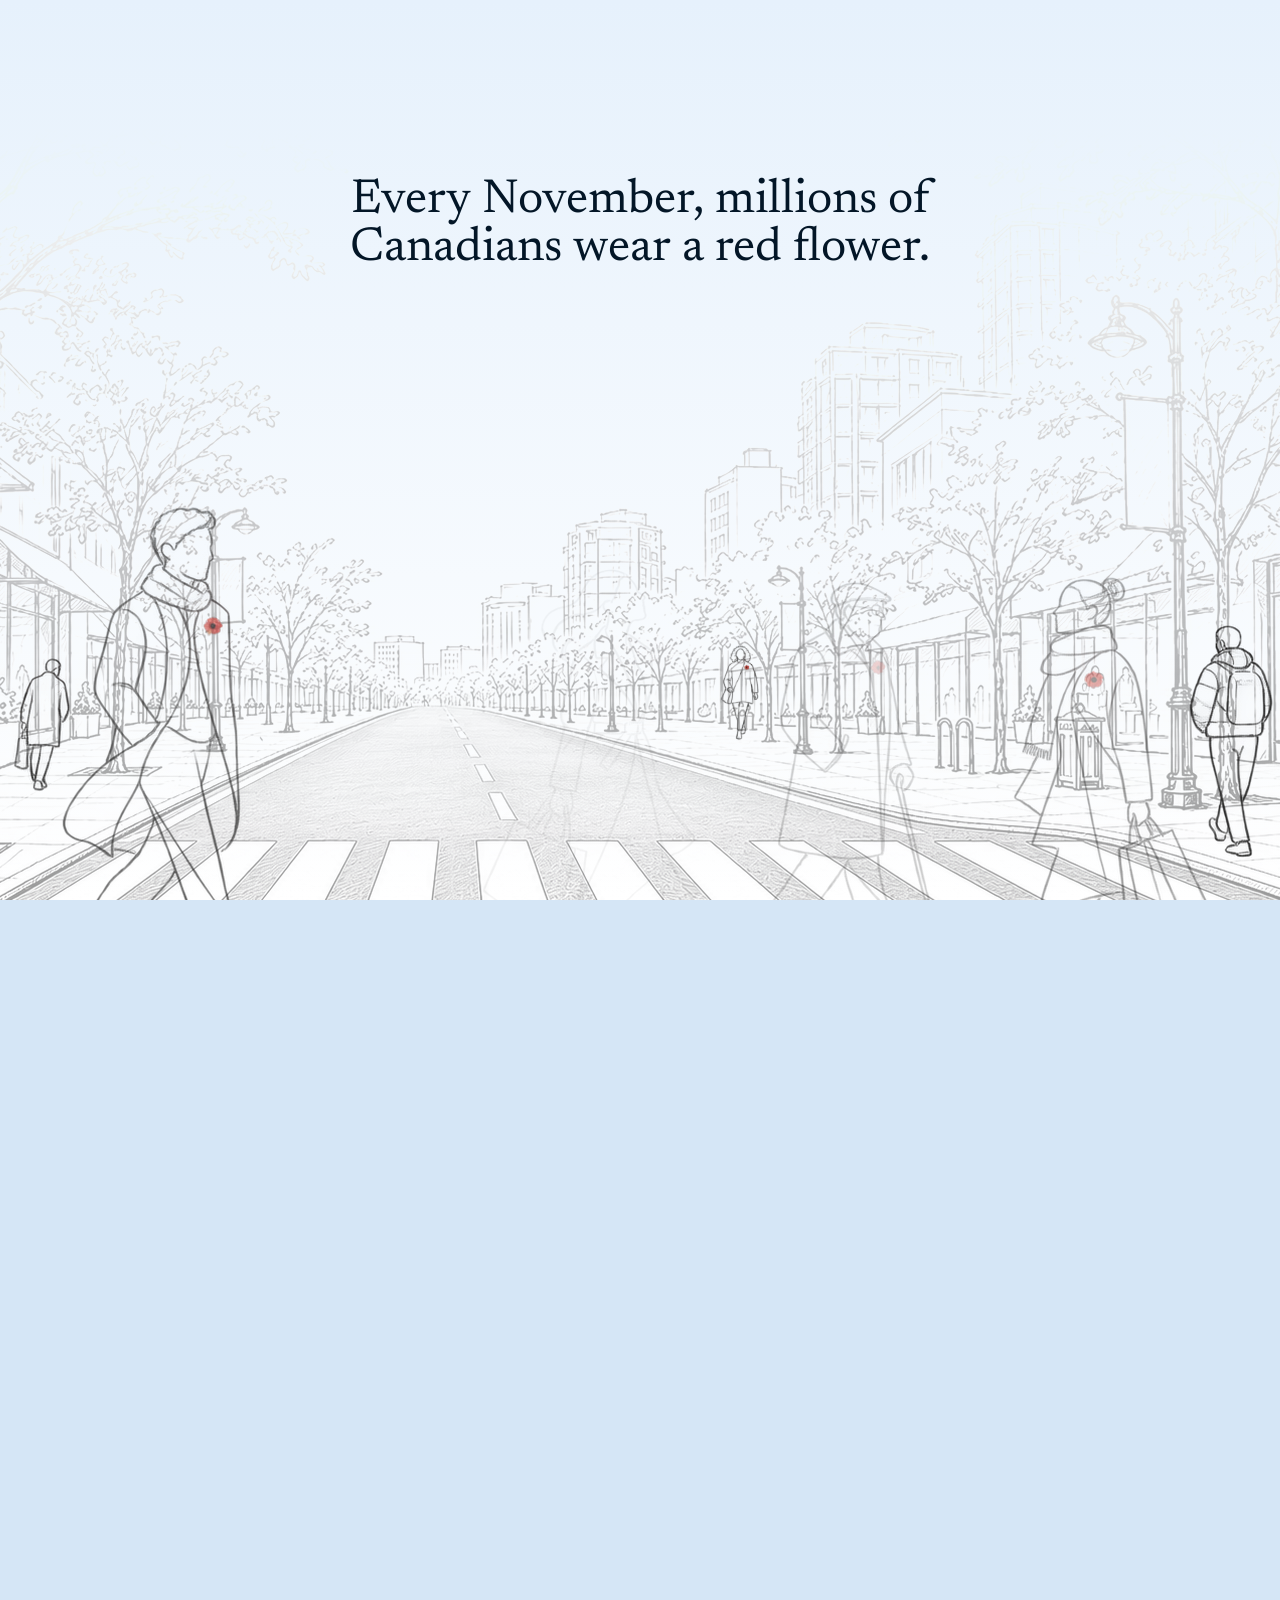
==== index.html @ c7e80a5d "Add files via upload" ====
<!doctype html>
<html lang="en-CA">
<head>
  <meta charset="utf-8">
  <meta name="viewport" content="width=device-width, initial-scale=1">
  <meta name="theme-color" content="#d5e6f6">
  <title>Remembrance Day in Canada | Why November 11 Matters</title>
  <meta name="description" content="Why do Canadians wear red poppies on November 11? Explore four questions about Remembrance Day in Canada, who it honours and how the tradition began.">
  <script>if (!matchMedia('(prefers-reduced-motion: reduce)').matches && new URLSearchParams(location.search).get('motion') !== 'reduce') document.documentElement.classList.add('motion-boot');</script>
  <link rel="stylesheet" href="styles.css?v=bc8324dd">
  <link rel="stylesheet" href="man-matte.css">
  <link rel="preload" href="assets/newsreader.ttf" as="font" type="font/ttf" crossorigin>
  <link rel="preload" href="assets/instrument-sans.ttf" as="font" type="font/ttf" crossorigin>
  <script src="vendor/gsap.min.js" defer></script>
  <script src="vendor/SplitText.min.js" defer></script>
  <script src="crowd-layout.js" defer></script>
  <script src="story.js?v=d6a14b77" defer></script>
</head>
<body>
  <a class="skip-link" href="#story">Skip to the story</a>
  <div class="page-wrapper">
    <main class="main-wrapper">
      <div class="story_track" id="experience">
          <section class="section_hero" aria-labelledby="hero-title">
            <div class="hero_city" aria-hidden="true"><img src="assets/city.webp" alt="" width="1916" height="821" fetchpriority="high"><div class="hero_city-wash"></div></div>
            <div class="padding-global hero_content"><div class="container-large">
              <div class="hero_heading text-align-center">
                <h1 id="hero-title" class="heading-style-h1">Every November, millions of Canadians wear a red flower.</h1>
                <p class="heading-style-h1">But what does it mean?</p>
              </div>
            </div></div>
            <div class="hero_people-desktop hero_people" aria-hidden="true"><span class="hero_lapel" aria-hidden="true"></span><img src="assets/people.webp" alt="" width="1916" height="821" fetchpriority="high"></div>
            <div class="hero_people-mobile hero_people" aria-hidden="true">
              <div class="hero_person is-woman"><span class="hero_lapel" aria-hidden="true"></span><img src="assets/people.webp" alt="" width="1916" height="821"></div>
              <div class="hero_person is-man"><img src="assets/man.webp" alt="" width="323" height="573"></div>
            </div>
          </section>
        <div class="story_rail"><div class="story_mount">
          <div class="story_chapters" id="story">
            <section class="story_panel padding-global" data-chapter="0" aria-labelledby="question-1">
              <div class="story_copy text-align-center">
                <div class="story_heading"><p class="story_counter" aria-label="Question 1 of 4">1/4</p><h2 class="heading-style-h1" id="question-1">Why a red poppy?</h2></div>
                <div class="story_answer text-size-regular"><p>During the First World War, red poppies grew among soldiers' graves in France and Belgium.</p><p>In 1915, Canadian doctor John McCrae wrote about them in his poem In Flanders Fields.<br><a href="https://www.veterans.gc.ca/en/remembrance/get-involved/ways-remember/flanders-fields" target="_blank" rel="noopener noreferrer">read the poem here</a></p></div>
              </div>
              <div class="story_static-poppy" aria-hidden="true"><img src="assets/poppy.webp" alt="" width="1500" height="1000"></div>
            </section>
            <section class="story_panel padding-global" data-chapter="1" aria-labelledby="question-2">
              <div class="story_copy text-align-center">
                <div class="story_heading"><p class="story_counter" aria-label="Question 2 of 4">2/4</p><h2 class="heading-style-h1" id="question-2">Who do we remember?</h2></div>
                <div class="story_answer text-size-regular"><p>Remembrance Day began after the First World War. Today, it honours Canadians who served and sacrificed in wars, military conflicts, and peace operations across generations.</p></div>
              </div>
              <div class="story_static-poppy" aria-hidden="true"><img src="assets/poppy.webp" alt="" width="1500" height="1000"></div>
            </section>
            <section class="story_panel padding-global" data-chapter="2" aria-labelledby="question-3">
              <div class="story_copy text-align-center">
                <div class="story_heading"><p class="story_counter" aria-label="Question 3 of 4">3/4</p><h2 class="heading-style-h1" id="question-3">Why November 11?</h2></div>
                <div class="story_answer text-size-regular"><p>At 11 a.m. on November 11, 1918, the fighting of the First World War ended.<br>Every year, Canadians observe two minutes of silence at that same hour.</p></div>
              </div>
              <div class="story_static-poppy" aria-hidden="true"><img src="assets/poppy.webp" alt="" width="1500" height="1000"></div>
            </section>
            <section class="story_panel padding-global" data-chapter="3" aria-labelledby="question-4">
              <div class="story_copy text-align-center">
                <div class="story_heading"><p class="story_counter" aria-label="Question 4 of 4">4/4</p><h2 class="heading-style-h1" id="question-4">Why do we still wear it?</h2></div>
                <div class="story_answer text-size-regular"><p>Canada adopted the poppy as a symbol of remembrance in 1921.<br>Today, wearing one honours those who served and sacrificed. Donations to the Poppy Campaign help support Veterans and their families.</p><p><a href="https://legion.ca/remembrance/the-poppy-campaign" target="_blank" rel="noopener noreferrer">see how your donation helps</a></p></div>
              </div>
              <div class="story_static-poppy" aria-hidden="true"><img src="assets/poppy.webp" alt="" width="1500" height="1000"></div>
            </section>
          </div>

          <div class="poppy_component" aria-hidden="true">
            <div class="poppy_rotation">
              <div class="poppy_crop"><img class="poppy_original" src="assets/poppy.webp" alt="" width="1500" height="1000"></div>
            </div>
          </div>
        </div></div>
        <div class="story_stage">
          <div class="story_sky" aria-hidden="true"><div class="story_twilight"></div></div>


          <section class="section_finale" id="remember" aria-labelledby="finale-title">
            <div class="finale_field" aria-hidden="true">
              <img class="finale_field-bare" loading="lazy" decoding="async" fetchpriority="low" src="assets/field-bare.webp" alt="" width="3830" height="794">
              <div class="finale_bloom"><img loading="lazy" decoding="async" fetchpriority="low" src="assets/field-flowers.webp" alt="" width="3830" height="794"><div class="finale_emission"><img loading="lazy" decoding="async" fetchpriority="low" src="assets/field-emission.webp" alt="" width="3830" height="794"></div></div>
            </div>
            <div class="padding-global finale_content"><h2 id="finale-title" class="heading-style-h1 text-align-center">Now, when you see a red poppy,<br class="hide-mobile"> you'll know the story behind it.</h2></div>
          </section>

          <footer class="finale_footer"><a class="finale_about-link" href="./about.html">About the project</a></footer>

        </div>

      </div>
    </main>
  </div>
</body>
</html>
---- styles.css ----
/* Client-First: global utilities, then named components and their elements. */
@font-face{font-family:Newsreader;src:url('assets/newsreader.ttf') format('truetype');font-weight:400;font-style:normal;font-display:swap}
@font-face{font-family:'Instrument Sans';src:url('assets/instrument-sans.ttf') format('truetype');font-weight:400;font-style:normal;font-display:swap}
:root{--color-blue:#d5e6f6;--color-navy:#031627;--font-heading:Newsreader,Georgia,serif;--font-body:'Instrument Sans',Arial,sans-serif;--space-small:10px;--space-medium:30px;--space-large:40px;--page-padding:32px;--stage-height:100svh;--story-top:60px;--art-scale:1}
*,*::before,*::after{box-sizing:border-box}html{background:var(--color-blue);scroll-behavior:auto;overscroll-behavior-x:none}body{margin:0;color:var(--color-navy);font-family:var(--font-body);font-weight:400;-webkit-font-smoothing:antialiased}h1,h2,p{margin:0;font-weight:400}img{display:block;max-width:100%}a{color:inherit;text-underline-offset:3px;text-decoration-thickness:1px}a:hover{text-decoration-color:transparent}a:focus-visible{outline:2px solid currentColor;outline-offset:6px;border-radius:1px}.page-wrapper,.main-wrapper{width:100%}.padding-global{padding-inline:var(--page-padding)}.container-large{width:100%;max-width:1440px;margin-inline:auto}.text-align-center{text-align:center}.heading-style-h1{font-family:var(--font-heading);font-size:48px;font-weight:400;line-height:1;letter-spacing:0;font-optical-sizing:none}.text-size-regular{font-family:var(--font-body);font-size:18px;line-height:1.5;font-weight:400}.skip-link{position:fixed;left:16px;top:16px;transform:translateY(-160%);z-index:100;padding:12px 18px;background:var(--color-blue)}.skip-link:focus{transform:none}

/* The accessible, motion-free document is the default, also used without JS. */
.story_stage{position:relative;background:var(--color-blue);overflow:hidden}.story_sky{display:none}.section_hero{height:var(--stage-height);min-height:600px;position:relative;overflow:hidden;background:linear-gradient(#e6f1fc,#fff)}.hero_content{position:absolute;top:max(80px,calc(159px + (var(--stage-height) - 810px)*.2));left:0;width:100%;z-index:2}.hero_heading{display:flex;flex-direction:column;gap:30px;width:624px;max-width:100%;margin-inline:auto}.hero_city{position:absolute;width:calc(1916px * var(--art-scale));height:calc(791px * var(--art-scale));left:calc(50% - 1007px * var(--art-scale));bottom:0;overflow:hidden;mix-blend-mode:darken}.hero_city>img{position:absolute;width:100%;height:103.79%;max-width:none;opacity:.4}.hero_city-wash{position:absolute;inset:0;background:linear-gradient(#fff,transparent)}.hero_people-desktop{position:absolute;width:calc(1916px * var(--art-scale));height:calc(651px * var(--art-scale));left:calc(50% - 1004px * var(--art-scale));bottom:0;overflow:hidden;z-index:3}.hero_people-desktop img{width:100%;height:126.11%;max-width:none}.hero_people-mobile{display:none}.story_panel{position:relative;padding-block:70px;min-height:620px}.story_copy{width:100%;max-width:722px;margin-inline:auto;display:flex;flex-direction:column;align-items:center;gap:40px}.story_heading{display:flex;flex-direction:column;align-items:center;gap:10px;max-width:100%}.story_counter{font-family:var(--font-heading);font-size:18px;line-height:18px;color:rgb(3 22 39 / .4)}.story_answer{width:406px;max-width:100%}.story_answer p+p{margin-top:27px}.story_static-poppy{position:relative;width:238px;height:228px;overflow:hidden;margin:70px auto 0}.story_static-poppy img{position:absolute;max-width:none;width:156.03%;height:108.2%;left:-26.86%;top:-4.05%}.section_finale{position:relative;height:var(--stage-height);min-height:640px;background:var(--color-navy);color:var(--color-blue);overflow:hidden}.finale_content{position:absolute;top:calc(50% - 96px);width:100%;z-index:4}.finale_content h2{max-width:722px;margin-inline:auto}.finale_field{position:absolute;bottom:0;left:50%;transform:translateX(-50%);width:max(1920px,100%);height:auto;aspect-ratio:1920/398}.finale_field>img,.finale_bloom,.finale_bloom>img,.finale_lights{position:absolute;inset:0;width:100%;height:100%;max-width:none}.finale_field>img,.finale_bloom>img{object-fit:fill}.finale_about-link{position:absolute;right:34px;bottom:24px;z-index:6;font-size:20px;line-height:24px;text-decoration:none}.finale_about-link:hover{text-decoration:underline}.finale_lights{pointer-events:none;mix-blend-mode:screen}.finale_light{position:absolute;border-radius:50%;background:radial-gradient(circle,#fff5cc 0%,#ffcc85 9%,#ff755c55 35%,#ff3d3318 55%,transparent 72%);transform:translate(-50%,-50%);animation:glow-breathe 4.8s ease-in-out infinite alternate;animation-delay:var(--delay)}.poppy_component{display:none}

/* Native scroll controls a single sticky scene. Typography is never scaled. */
.is-enhanced .story_track{height:calc(var(--stage-height) + var(--scroll-distance,900svh))}.is-enhanced .story_stage{position:sticky;top:0;height:var(--stage-height);isolation:isolate}.is-enhanced .story_sky{position:absolute;inset:0;display:block;background:linear-gradient(#e6f1fc,#fff)}.is-enhanced .section_hero{position:absolute;inset:0;min-height:0;background:linear-gradient(#e6f1fc,#fff);will-change:opacity;z-index:2}.is-enhanced .story_chapters{position:absolute;inset:0;z-index:5;pointer-events:none}.is-enhanced .story_panel{position:absolute;left:0;top:var(--story-top);width:100%;min-height:0;padding-block:0;visibility:hidden;opacity:0;will-change:transform,opacity}.is-enhanced .story_static-poppy{display:none}.is-enhanced .section_finale{position:absolute;inset:0;height:auto;min-height:0;background:transparent;opacity:0;visibility:hidden;z-index:3}.is-enhanced .finale_bloom{opacity:0;will-change:opacity;mask-image:linear-gradient(110deg,#000 0%,#000 calc(var(--bloom-wipe,0%) - 35%),transparent var(--bloom-wipe,0%));-webkit-mask-image:linear-gradient(110deg,#000 0%,#000 calc(var(--bloom-wipe,0%) - 35%),transparent var(--bloom-wipe,0%))}.is-enhanced .finale_lights{opacity:0}.is-enhanced .poppy_component{display:block;position:absolute;left:0;top:0;width:798.579px;height:767.71px;pointer-events:none;z-index:4;will-change:transform;transform-origin:0 0}.poppy_rotation{position:absolute;inset:0;transform-origin:50% 50%;will-change:transform}.poppy_crop{position:absolute;inset:0;overflow:hidden}.poppy_crop>img{position:absolute;width:156.03%;height:108.2%;left:-26.86%;top:-4.05%;max-width:none}
@keyframes people-arrive{from{opacity:0;transform:translateY(18px);filter:blur(3px)}to{opacity:1;transform:translateY(0);filter:blur(0)}}
@keyframes glow-breathe{from{transform:translate(-50%,-50%) scale(.87);filter:brightness(.85)}to{transform:translate(-50%,-50%) scale(1.13);filter:brightness(1.16)}}

/* About is a real page, so back navigation and deep links work without JS. */
.section_about{position:relative;min-height:100svh;display:flex;flex-direction:column;align-items:center;padding-top:171px;padding-bottom:30px}.about_back-link{position:absolute;top:32px;left:32px;font-size:16px;text-decoration:none}.about_back-link:hover{text-decoration:underline}.about_content{width:520px;max-width:100%}.about_description{margin-top:40px}.about_sources{margin-top:27px}.about_sources a{display:block}.about_footer{max-width:520px;width:100%;margin-top:auto;padding-top:64px}

@media(min-width:1921px){.heading-style-h1{font-size:60px}.hero_heading{font-size:60px;width:100%;max-width:13em}.story_copy,.finale_content h2{max-width:902.5px}.section_about{padding-top:calc(171px + (100svh - 810px)*.2)}}
@media(max-width:767px){
 :root{--page-padding:16px;--story-top:120px}
 .heading-style-h1{font-size:36px;line-height:1}.hero_content{top:200px}.hero_heading{width:356px;gap:30px}.hero_city{width:393px;height:791px;left:calc(50% - 196.5px);bottom:-12px;overflow:visible}.hero_city>img{width:1916px;height:821px;left:-845px;top:0}.hero_city-wash{left:calc(196.5px - 50vw);width:100vw}.hero_people-desktop{display:none}.hero_people-mobile{display:block;position:absolute;bottom:-12px;left:calc(50% - 196.5px);height:406px;width:393px;z-index:3}.hero_person{position:absolute;overflow:hidden}.hero_person img{position:absolute;max-width:none;width:1916px;height:821px}.hero_person.is-woman{left:-51px;bottom:0;width:248px;height:358px}.hero_person.is-woman img{left:-835px;top:-293px}.hero_person.is-man{left:208px;bottom:0;width:204px;height:406px;transform:scaleX(-1)}.hero_person.is-man img{left:-434px;top:-245px}.story_copy{gap:30px}.story_answer{width:361px}.story_heading h2{max-width:100%}.story_panel{padding-block:80px}.finale_content{top:calc(50% - 155px)}.finale_content h2{max-width:361px}.hide-mobile{display:none}.finale_about-link{font-size:18px;right:20px;bottom:24px}.finale_field{width:1650px;aspect-ratio:1920/398}.finale_field>img,.finale_bloom>img{object-fit:cover}.section_about{padding-top:120px;padding-bottom:24px}.about_back-link{top:24px;left:20px}.about_description{margin-top:30px}.about_sources{margin-top:27px}.about_sources a{margin-top:8px}.about_footer{padding-top:80px}
}
/* Short phones preserve 36/18px type; art moves down when text wraps. */
@media(max-width:767px) and (max-height:760px){:root{--story-top:64px}.hero_content{top:max(96px,calc(200px - (852px - var(--stage-height))*.65))}.hero_people-mobile{bottom:-55px}.finale_content{top:100px}.finale_field{width:1450px;aspect-ratio:1920/398}}
@media(prefers-reduced-motion:reduce){*,*::before,*::after{animation:none!important;scroll-behavior:auto!important}.finale_lights{opacity:.6}}

/* Intro: tight, transparent silhouette crops retain the original artwork coordinates. */
.motion-boot .hero_heading,.motion-boot .hero_people,.motion-boot .poppy_component{visibility:hidden}
.is-enhanced .hero_people-desktop>img{visibility:hidden}
.hero_figure{position:absolute;top:0;height:100%;overflow:hidden}
.hero_figure>img{position:absolute;top:0;height:126.11%;max-width:none}
.hero_line{position:relative}
.is-enhanced .hero_people-mobile .is-man{transform:scaleX(-1)}
.is-enhanced .story_sky{overflow:hidden;background:linear-gradient(#e6f1fc,#fff)}
.story_twilight{position:absolute;inset:0 0 auto;height:500%;transform:translateY(0);will-change:transform;background:linear-gradient(to bottom,#d5e6f6 0%,#d5e6f6 20%,#cbd7ea 29%,#e5cdd9 37%,#c0b6cb 44%,#8a8ba8 50%,#435d7a 57%,#263f58 65%,#102a40 73%,#031627 80%,#031627 100%)}
.is-enhanced .section_hero{overflow:visible}
.is-enhanced .section_finale{overflow:visible;opacity:1;pointer-events:none}
.is-enhanced .finale_field{transform:translate(-50%,var(--field-rise,100%));will-change:transform}
.finale_field-bare,.finale_bloom>img{filter:brightness(.51) saturate(.78)}
.finale_emission,.finale_emission img{position:absolute;inset:0;width:100%;height:100%;max-width:none}
.finale_emission{opacity:.95}
.finale_emission img{filter:brightness(2.3) saturate(1.32)}
.is-enhanced .finale_bloom{opacity:1;mask-image:radial-gradient(ellipse at var(--seed-x,61.5%) var(--seed-y,65%),#000 calc(var(--reach,0%) - 14%),transparent var(--reach,0%));-webkit-mask-image:radial-gradient(ellipse at var(--seed-x,61.5%) var(--seed-y,65%),#000 calc(var(--reach,0%) - 14%),transparent var(--reach,0%))}
.finale_footer{position:absolute;bottom:0;left:0;right:0;z-index:12;display:flex;justify-content:flex-end;align-items:flex-end;padding:16px 28px max(12px,env(safe-area-inset-bottom));pointer-events:none;color:var(--color-blue)}
.finale_footer .finale_about-link{position:static;display:inline-flex;min-height:44px;align-items:center;padding-inline:8px;pointer-events:auto;text-shadow:0 1px 5px #031627}
.is-enhanced .finale_footer[hidden]{display:none}
@media(max-width:767px){.finale_footer{padding-right:12px}}
@media(min-width:1800px){.finale_content{top:50%;translate:0 -50%}}
@media(prefers-reduced-motion:no-preference){.is-enhanced .finale_emission.is-alive{animation:petal-light 5.5s ease-in-out infinite alternate}}
@keyframes petal-light{from{opacity:.84}to{opacity:1}}

.story_track{position:relative}
.hero_lapel{position:absolute;width:0;height:0;pointer-events:none}
.hero_people-desktop .hero_lapel{left:52.3674%;top:62.8765%}
.is-woman .hero_lapel{left:170.075px;top:118.06px}
.is-enhanced .story_track{overflow:clip}
.is-enhanced .section_hero{position:absolute;inset:0 0 auto;height:var(--stage-height);overflow:hidden;will-change:auto}
.is-enhanced .story_rail{position:absolute;inset:0 0 auto;z-index:4;pointer-events:none}
.is-enhanced .story_mount{position:sticky;top:0;height:var(--stage-height);pointer-events:none}
.is-enhanced .poppy_component,.poppy_rotation{will-change:auto}
.focus_word{position:relative}
@media(max-width:767px){
  .hero_person.is-man,.is-enhanced .hero_people-mobile .is-man{width:258.4px;transform:none}
  .hero_person.is-man img{width:258.4px;height:458.4px;left:-4px;top:-2px}
}

html:not(.is-enhanced) .hero_lapel::after{content:"";position:absolute;left:-7px;top:-7px;width:14px;height:14px;background:url('assets/poppy.webp') center/156% 108% no-repeat;transform:rotate(-36deg)}
---- man-matte.css ----
.hero_person.is-man img{mask:url([data-uri]) center/100% 100% no-repeat;-webkit-mask:url([data-uri]) center/100% 100% no-repeat}
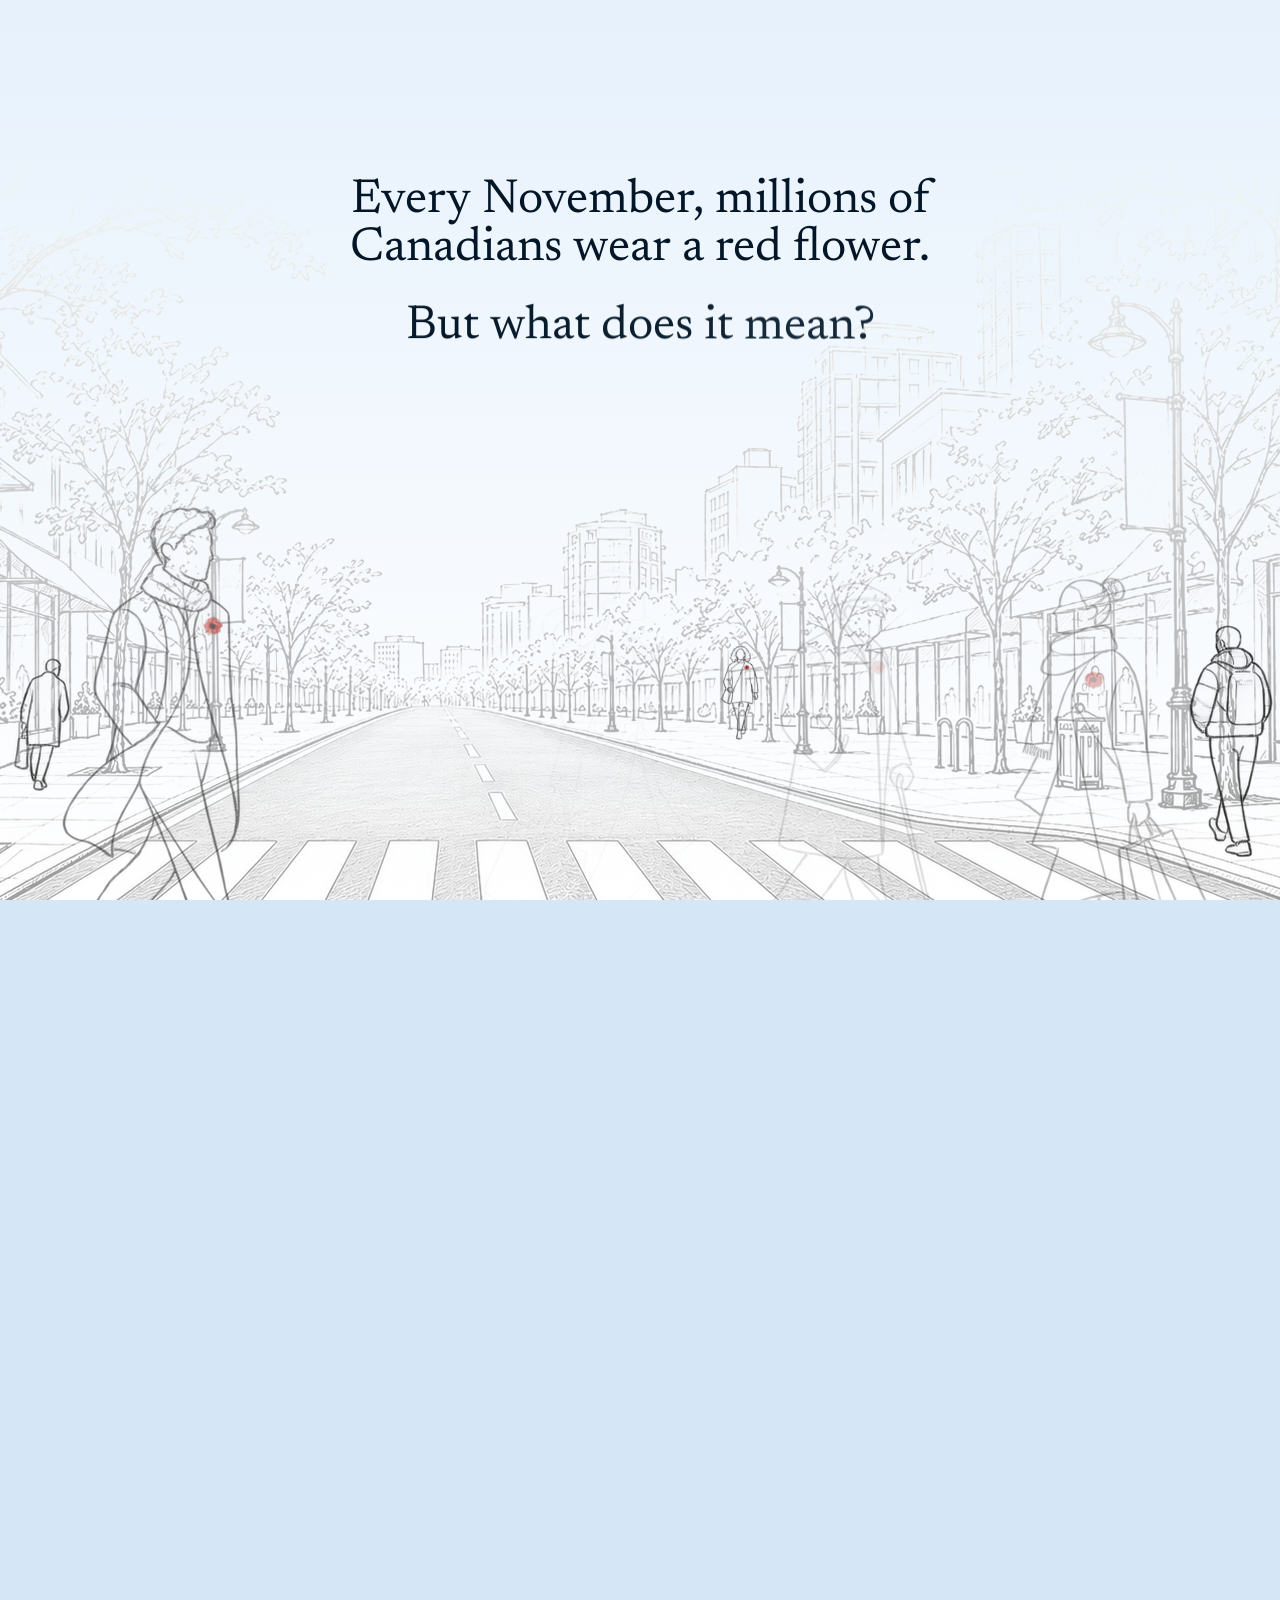
==== commit 1bcd0fdf: "Add files via upload" ====
--- a/index.html
+++ b/index.html
@@ -4,7 +4,10 @@
   <meta charset="utf-8">
   <meta name="viewport" content="width=device-width, initial-scale=1">
   <meta name="theme-color" content="#d5e6f6">
-  <title>Remembrance Day in Canada | Why November 11 Matters</title>
+  <link rel="icon" type="image/png" sizes="96x96" href="favicon.png">
+  <link rel="canonical" href="https://remembrance-day.designwithdaria.com/">
+  <link rel="describedby" type="text/plain" href="llms.txt">
+  <title>Remembrance Day in Canada | November Holiday</title>
   <meta name="description" content="Why do Canadians wear red poppies on November 11? Explore four questions about Remembrance Day in Canada, who it honours and how the tradition began.">
   <script>if (!matchMedia('(prefers-reduced-motion: reduce)').matches && new URLSearchParams(location.search).get('motion') !== 'reduce') document.documentElement.classList.add('motion-boot');</script>
   <link rel="stylesheet" href="styles.css?v=bc8324dd">
@@ -14,7 +17,7 @@
   <script src="vendor/gsap.min.js" defer></script>
   <script src="vendor/SplitText.min.js" defer></script>
   <script src="crowd-layout.js" defer></script>
-  <script src="story.js?v=d6a14b77" defer></script>
+  <script src="story.js?v=28f4ea13" defer></script>
 </head>
 <body>
   <a class="skip-link" href="#story">Skip to the story</a>
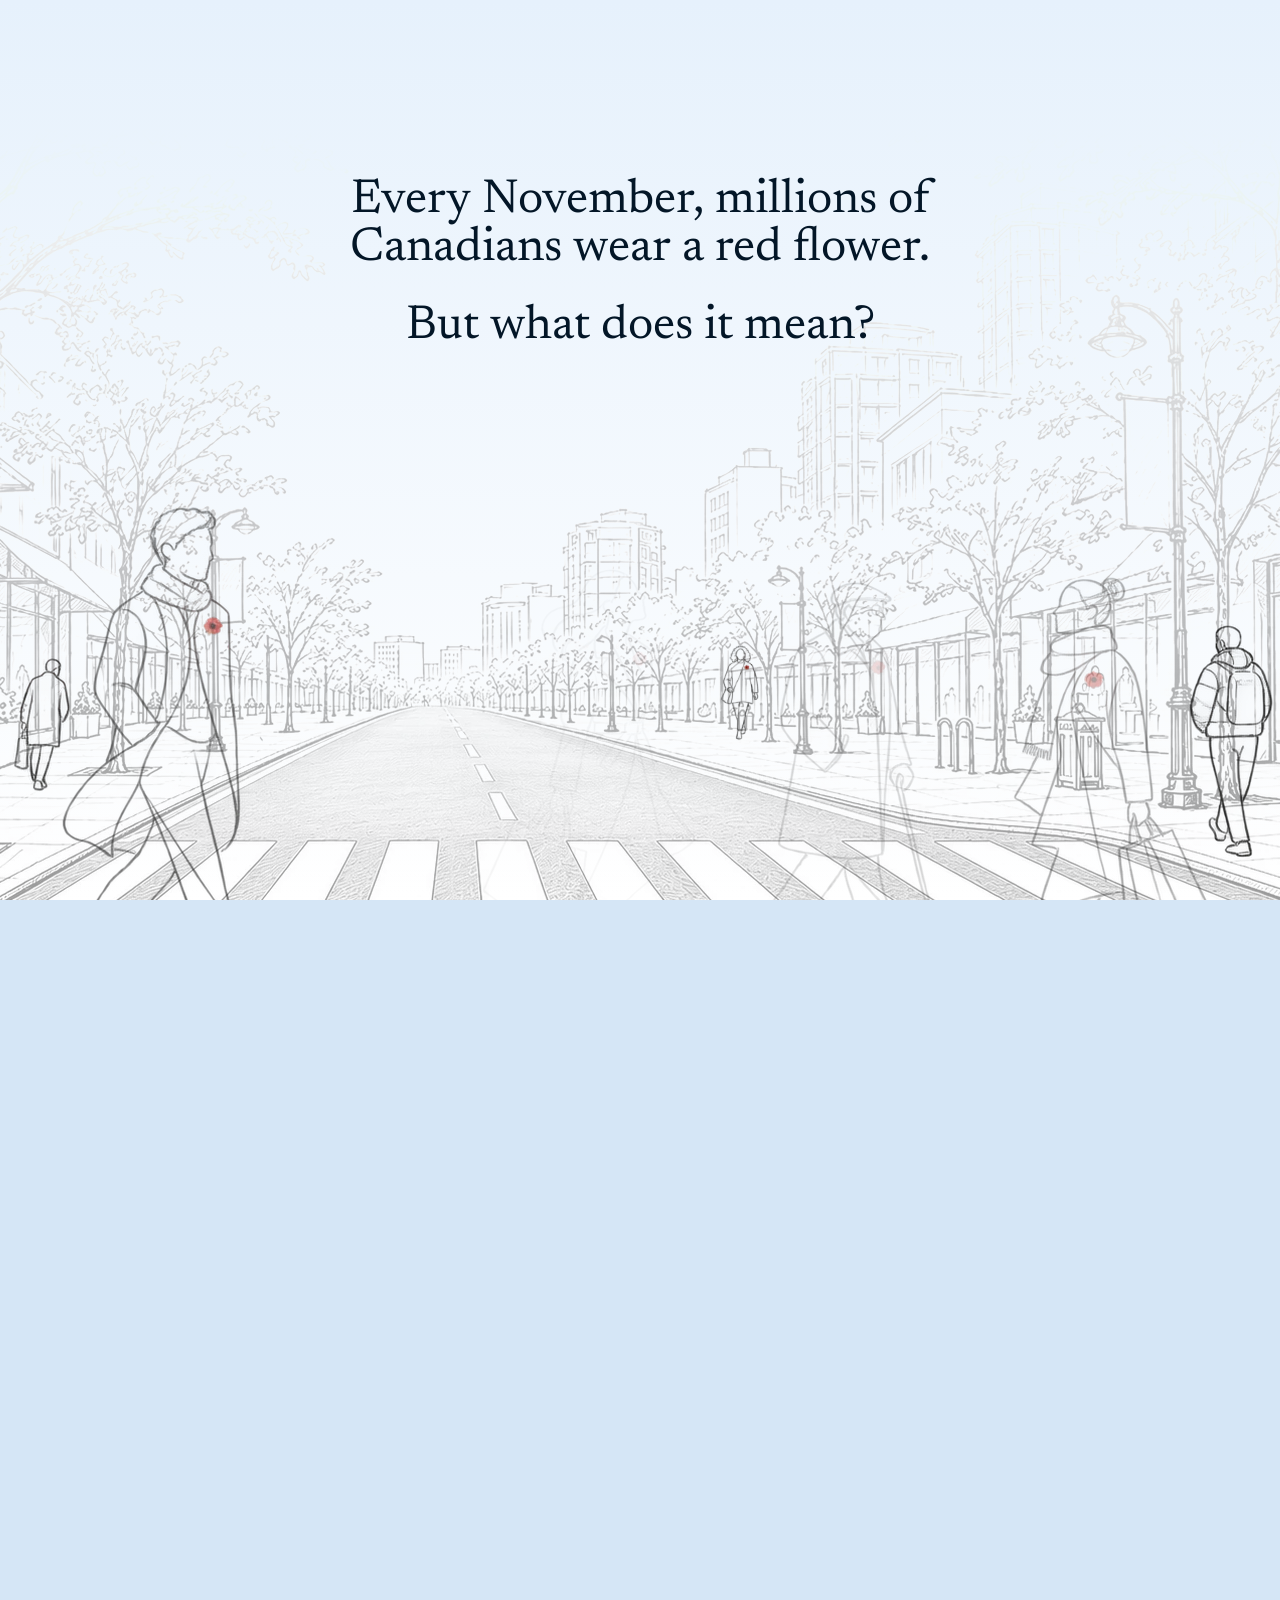
==== commit 5777618f: "Add files via upload" ====
--- a/index.html
+++ b/index.html
@@ -10,14 +10,13 @@
   <title>Remembrance Day in Canada | November Holiday</title>
   <meta name="description" content="Why do Canadians wear red poppies on November 11? Explore four questions about Remembrance Day in Canada, who it honours and how the tradition began.">
   <script>if (!matchMedia('(prefers-reduced-motion: reduce)').matches && new URLSearchParams(location.search).get('motion') !== 'reduce') document.documentElement.classList.add('motion-boot');</script>
-  <link rel="stylesheet" href="styles.css?v=bc8324dd">
-  <link rel="stylesheet" href="man-matte.css">
-  <link rel="preload" href="assets/newsreader.ttf" as="font" type="font/ttf" crossorigin>
-  <link rel="preload" href="assets/instrument-sans.ttf" as="font" type="font/ttf" crossorigin>
+  <link rel="stylesheet" href="styles.css?v=88f40b2a">
+  <link rel="preload" href="assets/newsreader.woff2" as="font" type="font/woff2" crossorigin>
+  <link rel="preload" href="assets/instrument-sans.woff2" as="font" type="font/woff2" crossorigin>
   <script src="vendor/gsap.min.js" defer></script>
   <script src="vendor/SplitText.min.js" defer></script>
   <script src="crowd-layout.js" defer></script>
-  <script src="story.js?v=28f4ea13" defer></script>
+  <script src="story.js?v=900dd13b" defer></script>
 </head>
 <body>
   <a class="skip-link" href="#story">Skip to the story</a>
@@ -25,17 +24,17 @@
     <main class="main-wrapper">
       <div class="story_track" id="experience">
           <section class="section_hero" aria-labelledby="hero-title">
-            <div class="hero_city" aria-hidden="true"><img src="assets/city.webp" alt="" width="1916" height="821" fetchpriority="high"><div class="hero_city-wash"></div></div>
+            <div class="hero_city" aria-hidden="true"><img src="assets/city.webp?v=078ad8e2" alt="" width="1916" height="821" fetchpriority="high"><div class="hero_city-wash"></div></div>
             <div class="padding-global hero_content"><div class="container-large">
               <div class="hero_heading text-align-center">
                 <h1 id="hero-title" class="heading-style-h1">Every November, millions of Canadians wear a red flower.</h1>
                 <p class="heading-style-h1">But what does it mean?</p>
               </div>
             </div></div>
-            <div class="hero_people-desktop hero_people" aria-hidden="true"><span class="hero_lapel" aria-hidden="true"></span><img src="assets/people.webp" alt="" width="1916" height="821" fetchpriority="high"></div>
+            <div class="hero_people-desktop hero_people" aria-hidden="true"><span class="hero_lapel" aria-hidden="true"></span><img src="assets/people.webp?v=30e0b2c3" alt="" width="1916" height="821" fetchpriority="high"></div>
             <div class="hero_people-mobile hero_people" aria-hidden="true">
-              <div class="hero_person is-woman"><span class="hero_lapel" aria-hidden="true"></span><img src="assets/people.webp" alt="" width="1916" height="821"></div>
-              <div class="hero_person is-man"><img src="assets/man.webp" alt="" width="323" height="573"></div>
+              <div class="hero_person is-woman"><span class="hero_lapel" aria-hidden="true"></span><img src="assets/people.webp?v=30e0b2c3" alt="" width="1916" height="821"></div>
+              <div class="hero_person is-man"><img src="assets/man.webp?v=81675d84" alt="" width="323" height="573"></div>
             </div>
           </section>
         <div class="story_rail"><div class="story_mount">
@@ -45,34 +44,34 @@
                 <div class="story_heading"><p class="story_counter" aria-label="Question 1 of 4">1/4</p><h2 class="heading-style-h1" id="question-1">Why a red poppy?</h2></div>
                 <div class="story_answer text-size-regular"><p>During the First World War, red poppies grew among soldiers' graves in France and Belgium.</p><p>In 1915, Canadian doctor John McCrae wrote about them in his poem In Flanders Fields.<br><a href="https://www.veterans.gc.ca/en/remembrance/get-involved/ways-remember/flanders-fields" target="_blank" rel="noopener noreferrer">read the poem here</a></p></div>
               </div>
-              <div class="story_static-poppy" aria-hidden="true"><img src="assets/poppy.webp" alt="" width="1500" height="1000"></div>
+              <div class="story_static-poppy" aria-hidden="true"><img src="assets/poppy.webp?v=08f0fcc9" alt="" width="1500" height="1000"></div>
             </section>
             <section class="story_panel padding-global" data-chapter="1" aria-labelledby="question-2">
               <div class="story_copy text-align-center">
                 <div class="story_heading"><p class="story_counter" aria-label="Question 2 of 4">2/4</p><h2 class="heading-style-h1" id="question-2">Who do we remember?</h2></div>
                 <div class="story_answer text-size-regular"><p>Remembrance Day began after the First World War. Today, it honours Canadians who served and sacrificed in wars, military conflicts, and peace operations across generations.</p></div>
               </div>
-              <div class="story_static-poppy" aria-hidden="true"><img src="assets/poppy.webp" alt="" width="1500" height="1000"></div>
+              <div class="story_static-poppy" aria-hidden="true"><img src="assets/poppy.webp?v=08f0fcc9" alt="" width="1500" height="1000"></div>
             </section>
             <section class="story_panel padding-global" data-chapter="2" aria-labelledby="question-3">
               <div class="story_copy text-align-center">
                 <div class="story_heading"><p class="story_counter" aria-label="Question 3 of 4">3/4</p><h2 class="heading-style-h1" id="question-3">Why November 11?</h2></div>
                 <div class="story_answer text-size-regular"><p>At 11 a.m. on November 11, 1918, the fighting of the First World War ended.<br>Every year, Canadians observe two minutes of silence at that same hour.</p></div>
               </div>
-              <div class="story_static-poppy" aria-hidden="true"><img src="assets/poppy.webp" alt="" width="1500" height="1000"></div>
+              <div class="story_static-poppy" aria-hidden="true"><img src="assets/poppy.webp?v=08f0fcc9" alt="" width="1500" height="1000"></div>
             </section>
             <section class="story_panel padding-global" data-chapter="3" aria-labelledby="question-4">
               <div class="story_copy text-align-center">
                 <div class="story_heading"><p class="story_counter" aria-label="Question 4 of 4">4/4</p><h2 class="heading-style-h1" id="question-4">Why do we still wear it?</h2></div>
                 <div class="story_answer text-size-regular"><p>Canada adopted the poppy as a symbol of remembrance in 1921.<br>Today, wearing one honours those who served and sacrificed. Donations to the Poppy Campaign help support Veterans and their families.</p><p><a href="https://legion.ca/remembrance/the-poppy-campaign" target="_blank" rel="noopener noreferrer">see how your donation helps</a></p></div>
               </div>
-              <div class="story_static-poppy" aria-hidden="true"><img src="assets/poppy.webp" alt="" width="1500" height="1000"></div>
+              <div class="story_static-poppy" aria-hidden="true"><img src="assets/poppy.webp?v=08f0fcc9" alt="" width="1500" height="1000"></div>
             </section>
           </div>
 
           <div class="poppy_component" aria-hidden="true">
             <div class="poppy_rotation">
-              <div class="poppy_crop"><img class="poppy_original" src="assets/poppy.webp" alt="" width="1500" height="1000"></div>
+              <div class="poppy_crop"><img class="poppy_original" src="assets/poppy.webp?v=08f0fcc9" alt="" width="1500" height="1000"></div>
             </div>
           </div>
         </div></div>
@@ -82,8 +81,8 @@
 
           <section class="section_finale" id="remember" aria-labelledby="finale-title">
             <div class="finale_field" aria-hidden="true">
-              <img class="finale_field-bare" loading="lazy" decoding="async" fetchpriority="low" src="assets/field-bare.webp" alt="" width="3830" height="794">
-              <div class="finale_bloom"><img loading="lazy" decoding="async" fetchpriority="low" src="assets/field-flowers.webp" alt="" width="3830" height="794"><div class="finale_emission"><img loading="lazy" decoding="async" fetchpriority="low" src="assets/field-emission.webp" alt="" width="3830" height="794"></div></div>
+              <img class="finale_field-bare" loading="lazy" decoding="async" fetchpriority="low" src="assets/field-bare.webp?v=14688c58" alt="" width="3830" height="794">
+              <div class="finale_bloom"><img loading="lazy" decoding="async" fetchpriority="low" src="assets/field-flowers.webp?v=d493f3c6" alt="" width="3830" height="794"><div class="finale_emission"><img loading="lazy" decoding="async" fetchpriority="low" src="assets/field-emission.webp?v=0bf533cd" alt="" width="3830" height="794"></div></div>
             </div>
             <div class="padding-global finale_content"><h2 id="finale-title" class="heading-style-h1 text-align-center">Now, when you see a red poppy,<br class="hide-mobile"> you'll know the story behind it.</h2></div>
           </section>
--- a/styles.css
+++ b/styles.css
@@ -1,6 +1,6 @@
 /* Client-First: global utilities, then named components and their elements. */
-@font-face{font-family:Newsreader;src:url('assets/newsreader.ttf') format('truetype');font-weight:400;font-style:normal;font-display:swap}
-@font-face{font-family:'Instrument Sans';src:url('assets/instrument-sans.ttf') format('truetype');font-weight:400;font-style:normal;font-display:swap}
+@font-face{font-family:Newsreader;src:url('assets/newsreader.woff2') format('woff2');font-weight:400;font-style:normal;font-display:swap}
+@font-face{font-family:'Instrument Sans';src:url('assets/instrument-sans.woff2') format('woff2');font-weight:400;font-style:normal;font-display:swap}
 :root{--color-blue:#d5e6f6;--color-navy:#031627;--font-heading:Newsreader,Georgia,serif;--font-body:'Instrument Sans',Arial,sans-serif;--space-small:10px;--space-medium:30px;--space-large:40px;--page-padding:32px;--stage-height:100svh;--story-top:60px;--art-scale:1}
 *,*::before,*::after{box-sizing:border-box}html{background:var(--color-blue);scroll-behavior:auto;overscroll-behavior-x:none}body{margin:0;color:var(--color-navy);font-family:var(--font-body);font-weight:400;-webkit-font-smoothing:antialiased}h1,h2,p{margin:0;font-weight:400}img{display:block;max-width:100%}a{color:inherit;text-underline-offset:3px;text-decoration-thickness:1px}a:hover{text-decoration-color:transparent}a:focus-visible{outline:2px solid currentColor;outline-offset:6px;border-radius:1px}.page-wrapper,.main-wrapper{width:100%}.padding-global{padding-inline:var(--page-padding)}.container-large{width:100%;max-width:1440px;margin-inline:auto}.text-align-center{text-align:center}.heading-style-h1{font-family:var(--font-heading);font-size:48px;font-weight:400;line-height:1;letter-spacing:0;font-optical-sizing:none}.text-size-regular{font-family:var(--font-body);font-size:18px;line-height:1.5;font-weight:400}.skip-link{position:fixed;left:16px;top:16px;transform:translateY(-160%);z-index:100;padding:12px 18px;background:var(--color-blue)}.skip-link:focus{transform:none}
 
@@ -64,4 +64,9 @@
   .hero_person.is-man img{width:258.4px;height:458.4px;left:-4px;top:-2px}
 }
 
-html:not(.is-enhanced) .hero_lapel::after{content:"";position:absolute;left:-7px;top:-7px;width:14px;height:14px;background:url('assets/poppy.webp') center/156% 108% no-repeat;transform:rotate(-36deg)}
+html:not(.is-enhanced) .hero_lapel::after{content:"";position:absolute;left:-7px;top:-7px;width:14px;height:14px;background:url('assets/poppy.webp?v=08f0fcc9') center/156% 108% no-repeat;transform:rotate(-36deg)}
+
+.hero_person.is-man img{mask:url([data-uri]) center/100% 100% no-repeat;-webkit-mask:url([data-uri]) center/100% 100% no-repeat}
+
+/* Keep decorative finale layers out of the initial image download queue. */
+html:is(.motion-boot,.is-enhanced):not(.load-finale) .finale_field img{display:none}
